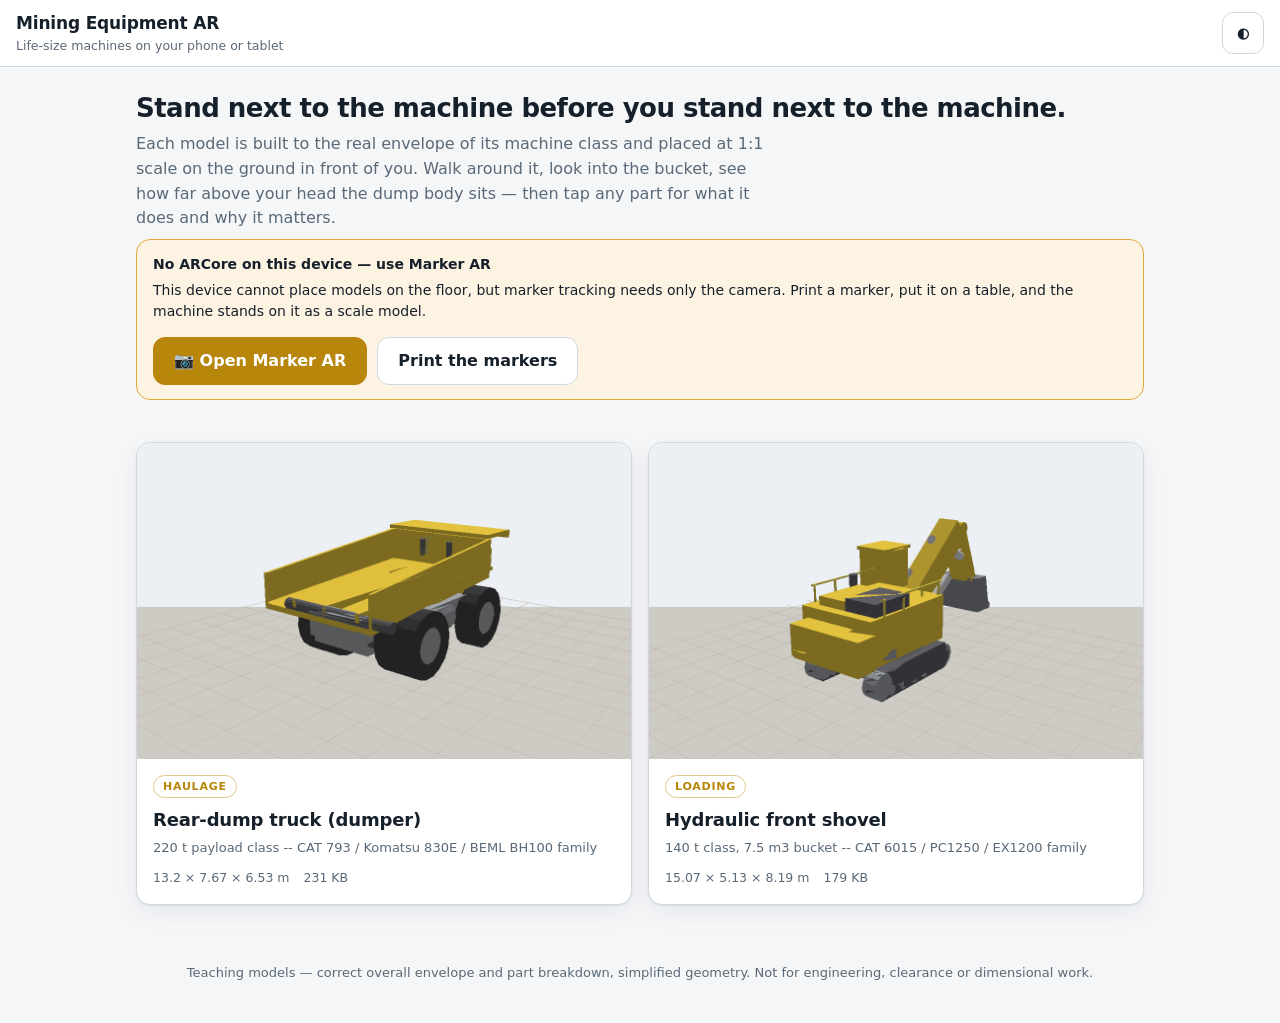
==== web/index.html @ bdae459c "Mining equipment AR: generated models, web viewer, marker AR Parametric glTF models of a 220 t rear-" ====
<!doctype html>
<html lang="en">
<head>
<meta charset="utf-8">
<meta name="viewport" content="width=device-width, initial-scale=1, viewport-fit=cover">
<title>Mining Equipment AR</title>
<meta name="description" content="Augmented-reality models of opencast mining equipment for Android phones and tablets.">
<meta name="theme-color" content="#f0b323">
<link rel="stylesheet" href="app.css">
</head>
<body>

<header class="topbar">
  <div class="grow">
    <h1>Mining Equipment AR</h1>
    <p class="sub">Life-size machines on your phone or tablet</p>
  </div>
  <button class="iconbtn" id="theme" title="Switch light / dark">◐</button>
</header>

<main class="wrap">
  <section class="hero">
    <h2>Stand next to the machine before you stand next to the machine.</h2>
    <p>
      Each model is built to the real envelope of its machine class and placed
      at 1:1 scale on the ground in front of you. Walk around it, look into the
      bucket, see how far above your head the dump body sits — then tap any
      part for what it does and why it matters.
    </p>
  </section>

  <!-- Above the machine cards on purpose: on a tablet this is the entry
       point that actually works, and below the grid nobody ever finds it. -->
  <div class="note" id="device-note">
    <strong>Checking what this device can do…</strong>
    One moment.
  </div>

  <div id="catalog" class="grid" aria-busy="true"></div>
</main>

<footer>
  Teaching models — correct overall envelope and part breakdown, simplified
  geometry. Not for engineering, clearance or dimensional work.
</footer>

<script>
(function () {
  "use strict";

  var saved = null;
  try { saved = localStorage.getItem("mining-ar-theme"); } catch (e) {}
  if (saved) document.documentElement.setAttribute("data-theme", saved);

  document.getElementById("theme").addEventListener("click", function () {
    var root = document.documentElement;
    var dark = window.matchMedia("(prefers-color-scheme: dark)").matches;
    var current = root.getAttribute("data-theme") || (dark ? "dark" : "light");
    var next = current === "dark" ? "light" : "dark";
    root.setAttribute("data-theme", next);
    try { localStorage.setItem("mining-ar-theme", next); } catch (e) {}
  });

  var grid = document.getElementById("catalog");

  function card(m) {
    var a = document.createElement("a");
    a.className = "card";
    a.href = "viewer.html?m=" + encodeURIComponent(m.id);
    a.innerHTML =
      '<img src="' + m.thumbnail + '" alt="' + m.name + '" loading="lazy">' +
      '<div class="body">' +
        '<span class="tag">' + m.category + "</span>" +
        "<h3>" + m.name + "</h3>" +
        '<p class="sub">' + m.subtitle + "</p>" +
        '<div class="meta">' +
          "<span>" + m.extents_m.length_z + " × " + m.extents_m.width_x +
            " × " + m.extents_m.height_y + " m</span>" +
          "<span>" + Math.round(m.bytes / 1024) + " KB</span>" +
        "</div>" +
      "</div>";
    return a;
  }

  // Tell the user which AR route their device can actually take, rather than
  // letting them discover it by tapping a button that does nothing. Plenty of
  // Android tablets -- the Redmi Pad 2 Pro among them -- have no ARCore, and
  // for those marker tracking is the working path.
  var note = document.getElementById("device-note");

  function describeDevice(hasWebXR) {
    var secure = window.isSecureContext;
    if (hasWebXR) {
      note.innerHTML =
        "<strong>This device supports full AR</strong>" +
        "Open any machine and tap <em>View at full size in AR</em> to stand it " +
        "on the floor at 1:1. You will want about 20 m² of clear ground.";
      return;
    }
    note.innerHTML =
      "<strong>No ARCore on this device — use Marker AR</strong>" +
      "This device cannot place models on the floor, but marker tracking " +
      "needs only the camera. Print a marker, put it on a table, and the " +
      "machine stands on it as a scale model." +
      '<div class="cta">' +
        '<a class="cta-main" href="marker.html">📷 Open Marker AR</a>' +
        '<a class="cta-alt" href="print-markers.html">Print the markers</a>' +
      "</div>" +
      (secure ? "" :
        "<p class=\"warn\">⚠ This page is on plain http and not on " +
        "localhost, so the camera is blocked. Connect the tablet by USB and " +
        "run <code>python usb_tablet.py</code>, or serve over https.</p>");
  }

  if (navigator.xr && navigator.xr.isSessionSupported) {
    navigator.xr.isSessionSupported("immersive-ar")
      .then(describeDevice)
      .catch(function () { describeDevice(false); });
  } else {
    describeDevice(false);
  }

  fetch("data/catalog.json", { cache: "no-cache" })
    .then(function (r) {
      if (!r.ok) throw new Error("HTTP " + r.status);
      return r.json();
    })
    .then(function (cat) {
      grid.removeAttribute("aria-busy");
      cat.machines.forEach(function (m) { grid.appendChild(card(m)); });
    })
    .catch(function (err) {
      grid.removeAttribute("aria-busy");
      grid.innerHTML =
        '<div class="note"><strong>Could not load the catalogue</strong>' +
        "Open this page through a web server rather than as a file — run " +
        "<code>python tools/serve.py</code> and use the address it prints. " +
        "(" + err.message + ")</div>";
    });
})();
</script>
</body>
</html>
---- web/app.css ----
/* Mining equipment AR -- shared styles.
   Mobile-first: the primary device is a phone or 10" tablet held one-handed,
   often outdoors, sometimes in gloves. Large touch targets, high contrast,
   and a light theme by default because screens are read in daylight. */

:root {
  --bg: #f4f6f8;
  --surface: #ffffff;
  --surface-2: #e9edf1;
  --line: #cfd8e0;
  --text: #16202a;
  --muted: #5a6977;
  --accent: #b8860b;
  --accent-ink: #ffffff;
  --warn-bg: #fdf3e3;
  --warn-line: #e0a93c;
  --radius: 14px;
  --shadow: 0 1px 2px rgba(16, 32, 48, .08), 0 8px 24px rgba(16, 32, 48, .06);
}

@media (prefers-color-scheme: dark) {
  :root:not([data-theme="light"]) {
    --bg: #0f1419;
    --surface: #171d25;
    --surface-2: #212a34;
    --line: #2e3a46;
    --text: #e6edf3;
    --muted: #94a3b1;
    --accent: #f0b323;
    --accent-ink: #1a1203;
    --warn-bg: #2a2214;
    --warn-line: #8a6a1d;
    --shadow: 0 1px 2px rgba(0, 0, 0, .4), 0 8px 24px rgba(0, 0, 0, .3);
  }
}

:root[data-theme="dark"] {
  --bg: #0f1419;
  --surface: #171d25;
  --surface-2: #212a34;
  --line: #2e3a46;
  --text: #e6edf3;
  --muted: #94a3b1;
  --accent: #f0b323;
  --accent-ink: #1a1203;
  --warn-bg: #2a2214;
  --warn-line: #8a6a1d;
  --shadow: 0 1px 2px rgba(0, 0, 0, .4), 0 8px 24px rgba(0, 0, 0, .3);
}

* { box-sizing: border-box; }

html { -webkit-text-size-adjust: 100%; }

body {
  margin: 0;
  background: var(--bg);
  color: var(--text);
  font: 16px/1.55 system-ui, -apple-system, "Segoe UI", Roboto, sans-serif;
  overscroll-behavior-y: contain;
}

a { color: inherit; }

.wrap { max-width: 1040px; margin: 0 auto; padding: 0 16px; }

/* ---------------------------------------------------------------- header */

.topbar {
  position: sticky; top: 0; z-index: 20;
  display: flex; align-items: center; gap: 12px;
  padding: 10px 16px;
  background: color-mix(in srgb, var(--surface) 92%, transparent);
  backdrop-filter: blur(8px);
  border-bottom: 1px solid var(--line);
}

.topbar h1 { font-size: 17px; margin: 0; font-weight: 650; letter-spacing: -.01em; }
.topbar .sub { font-size: 12.5px; color: var(--muted); margin: 0; }
.topbar .grow { flex: 1; min-width: 0; }
.topbar .trunc { overflow: hidden; text-overflow: ellipsis; white-space: nowrap; }

.iconbtn {
  display: inline-flex; align-items: center; justify-content: center;
  min-width: 42px; height: 42px; padding: 0 12px;
  border: 1px solid var(--line); border-radius: 11px;
  background: var(--surface); color: var(--text);
  font-size: 14px; font-weight: 600; text-decoration: none;
  cursor: pointer;
}
.iconbtn:active { background: var(--surface-2); }

/* ---------------------------------------------------------------- catalog */

.hero { padding: 26px 0 8px; }
.hero h2 { font-size: 26px; line-height: 1.2; margin: 0 0 8px; letter-spacing: -.02em; }
.hero p { margin: 0; color: var(--muted); max-width: 62ch; }

.grid {
  display: grid; gap: 16px; padding: 18px 0 32px;
  grid-template-columns: repeat(auto-fit, minmax(290px, 1fr));
}

.card {
  display: block; text-decoration: none;
  background: var(--surface); border: 1px solid var(--line);
  border-radius: var(--radius); overflow: hidden; box-shadow: var(--shadow);
}
.card:active { transform: translateY(1px); }
.card img { display: block; width: 100%; aspect-ratio: 25 / 16; object-fit: cover; background: var(--surface-2); }
.card .body { padding: 14px 16px 16px; }
.card .tag {
  display: inline-block; font-size: 11px; font-weight: 700; letter-spacing: .07em;
  text-transform: uppercase; color: var(--accent);
  border: 1px solid color-mix(in srgb, var(--accent) 45%, transparent);
  border-radius: 999px; padding: 2px 9px; margin-bottom: 8px;
}
.card h3 { margin: 0 0 4px; font-size: 18px; letter-spacing: -.01em; }
.card .sub { margin: 0 0 10px; font-size: 13px; color: var(--muted); }
.card .meta { font-size: 12.5px; color: var(--muted); display: flex; gap: 14px; flex-wrap: wrap; }

.note {
  background: var(--warn-bg); border: 1px solid var(--warn-line);
  border-radius: var(--radius); padding: 14px 16px; margin: 0 0 24px;
  font-size: 14px;
}
.note strong { display: block; margin-bottom: 4px; }

/* ---------------------------------------------------------------- viewer */

model-viewer {
  display: block; width: 100%; height: 56vh; min-height: 320px;
  background: linear-gradient(180deg, var(--surface-2), var(--surface));
  --poster-color: transparent;
}

@media (min-width: 760px) { model-viewer { height: 60vh; } }

#ar-btn {
  position: absolute; left: 50%; transform: translateX(-50%); bottom: 16px;
  display: inline-flex; align-items: center; gap: 8px;
  padding: 13px 22px; border: none; border-radius: 999px;
  background: var(--accent); color: var(--accent-ink);
  font-size: 15.5px; font-weight: 700; cursor: pointer;
  box-shadow: 0 4px 18px rgba(0, 0, 0, .28);
}

.hotspot {
  width: 26px; height: 26px; border-radius: 50%;
  border: 2.5px solid #fff; background: var(--accent);
  box-shadow: 0 0 0 1.5px rgba(0, 0, 0, .35);
  cursor: pointer; padding: 0;
  --min-hotspot-opacity: 0.25;
}
.hotspot[data-selected="true"] { background: #fff; border-color: var(--accent); }
/* Captions only on the selected marker -- twenty labels at once is noise,
   especially on a phone held at arm's length in AR. */
.hotspot .caption {
  display: none;
  position: absolute; left: 34px; top: 50%; transform: translateY(-50%);
  white-space: nowrap; font-size: 12.5px; font-weight: 650;
  background: var(--surface); color: var(--text);
  border: 1px solid var(--line); border-radius: 8px;
  padding: 4px 9px; box-shadow: var(--shadow); pointer-events: none;
}
.hotspot[data-selected="true"] .caption { display: block; }

/* model-viewer adds data-visible only while the marker faces the camera
   (we opt in to that attribute in viewer.js). */
.hotspot:not([data-visible]) { display: none; }

.toolbar {
  display: flex; gap: 8px; overflow-x: auto; padding: 12px 16px;
  border-bottom: 1px solid var(--line); background: var(--surface);
  -webkit-overflow-scrolling: touch; scrollbar-width: none;
}
.toolbar::-webkit-scrollbar { display: none; }

.chip {
  flex: 0 0 auto; display: inline-flex; align-items: center; gap: 7px;
  padding: 9px 14px; border-radius: 999px;
  border: 1px solid var(--line); background: var(--bg); color: var(--text);
  font-size: 13.5px; font-weight: 600; cursor: pointer;
}
.chip[aria-pressed="true"] {
  background: var(--accent); color: var(--accent-ink);
  border-color: var(--accent);
}

.tabs {
  display: flex; gap: 2px; padding: 0 10px;
  border-bottom: 1px solid var(--line); background: var(--surface);
  position: sticky; top: 61px; z-index: 10;
}
.tab {
  flex: 1; padding: 13px 6px; border: none; background: none; cursor: pointer;
  color: var(--muted); font-size: 14.5px; font-weight: 650;
  border-bottom: 2.5px solid transparent;
}
.tab[aria-selected="true"] { color: var(--text); border-bottom-color: var(--accent); }

.panel { padding: 16px; }

.partlist { display: grid; gap: 8px; }
.part {
  display: grid; grid-template-columns: 1fr auto; align-items: center; gap: 10px;
  width: 100%; text-align: left; cursor: pointer;
  padding: 13px 14px; border: 1px solid var(--line); border-radius: 12px;
  background: var(--surface); color: var(--text); font: inherit;
}
.part[aria-expanded="true"] { border-color: var(--accent); background: var(--surface); }
.part .name { font-weight: 650; font-size: 15px; }
.part .arrow { color: var(--muted); font-size: 13px; }
.part .note {
  grid-column: 1 / -1; margin: 6px 0 0; padding: 0; border: 0; background: none;
  font-size: 14px; color: var(--muted); line-height: 1.5;
}

table.specs { width: 100%; border-collapse: collapse; font-size: 14.5px; }
table.specs th, table.specs td {
  text-align: left; padding: 11px 4px; border-bottom: 1px solid var(--line);
  vertical-align: top;
}
table.specs th { font-weight: 600; color: var(--muted); width: 46%; }

ul.safety { margin: 0; padding-left: 20px; }
ul.safety li { margin-bottom: 11px; font-size: 14.5px; }

.summary { margin: 0 0 18px; font-size: 15px; color: var(--muted); max-width: 70ch; }

.hint {
  margin-top: 18px; padding: 13px 15px; border-radius: 12px;
  background: var(--surface-2); font-size: 13.5px; color: var(--muted);
}
.hint strong { color: var(--text); }

.stage { position: relative; background: var(--surface); }

footer {
  padding: 26px 16px 40px; color: var(--muted); font-size: 13px;
  text-align: center;
}

/* Call-to-action inside the capability note. The Marker AR entry point has to
   be unmissable on a tablet -- it is the only route that works there. */
.note .cta {
  display: flex; flex-wrap: wrap; gap: 10px; margin-top: 14px;
}
.note .cta-main, .note .cta-alt {
  display: inline-flex; align-items: center; justify-content: center;
  min-height: 48px; padding: 0 20px; border-radius: 12px;
  font-size: 16px; font-weight: 700; text-decoration: none;
}
.note .cta-main { background: var(--accent); color: var(--accent-ink);
                  border: 1px solid var(--accent); }
.note .cta-alt  { background: var(--surface); color: var(--text);
                  border: 1px solid var(--line); }
.note .cta-main:active, .note .cta-alt:active { transform: translateY(1px); }
.note .warn { margin: 12px 0 0; font-size: 13.5px; }
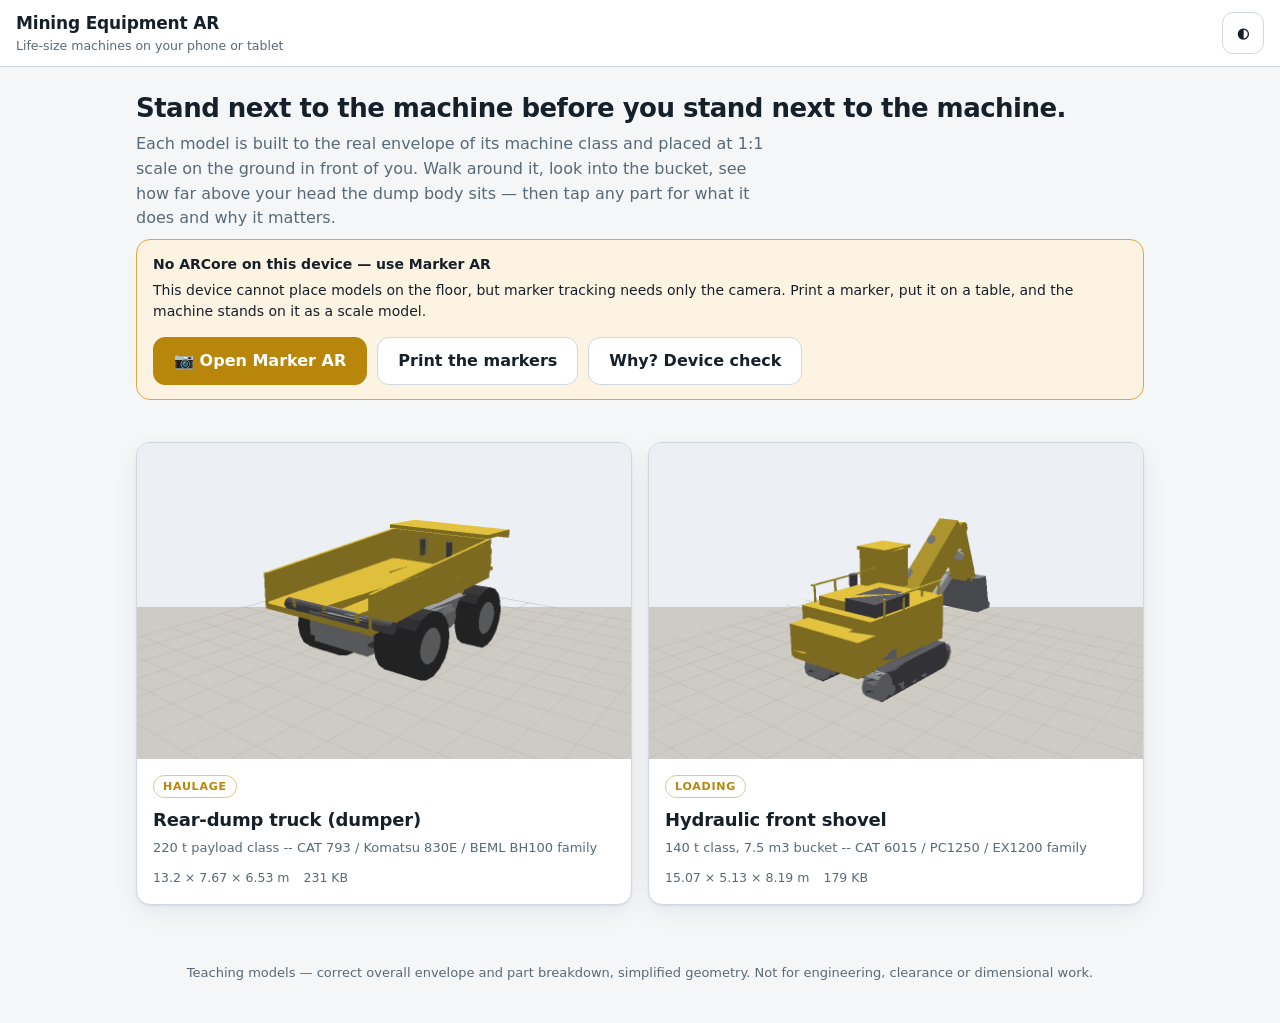
==== commit da91e5fd: "Add a device capability check page Searching the Play Store for 'Google Play Services for AR' gives " ====
--- a/web/index.html
+++ b/web/index.html
@@ -94,7 +94,10 @@
       note.innerHTML =
         "<strong>This device supports full AR</strong>" +
         "Open any machine and tap <em>View at full size in AR</em> to stand it " +
-        "on the floor at 1:1. You will want about 20 m² of clear ground.";
+        "on the floor at 1:1. You will want about 20 m² of clear ground." +
+        '<div class="cta">' +
+          '<a class="cta-alt" href="check.html">Device check</a>' +
+        "</div>";
       return;
     }
     note.innerHTML =
@@ -105,6 +108,7 @@
       '<div class="cta">' +
         '<a class="cta-main" href="marker.html">📷 Open Marker AR</a>' +
         '<a class="cta-alt" href="print-markers.html">Print the markers</a>' +
+        '<a class="cta-alt" href="check.html">Why? Device check</a>' +
       "</div>" +
       (secure ? "" :
         "<p class=\"warn\">⚠ This page is on plain http and not on " +
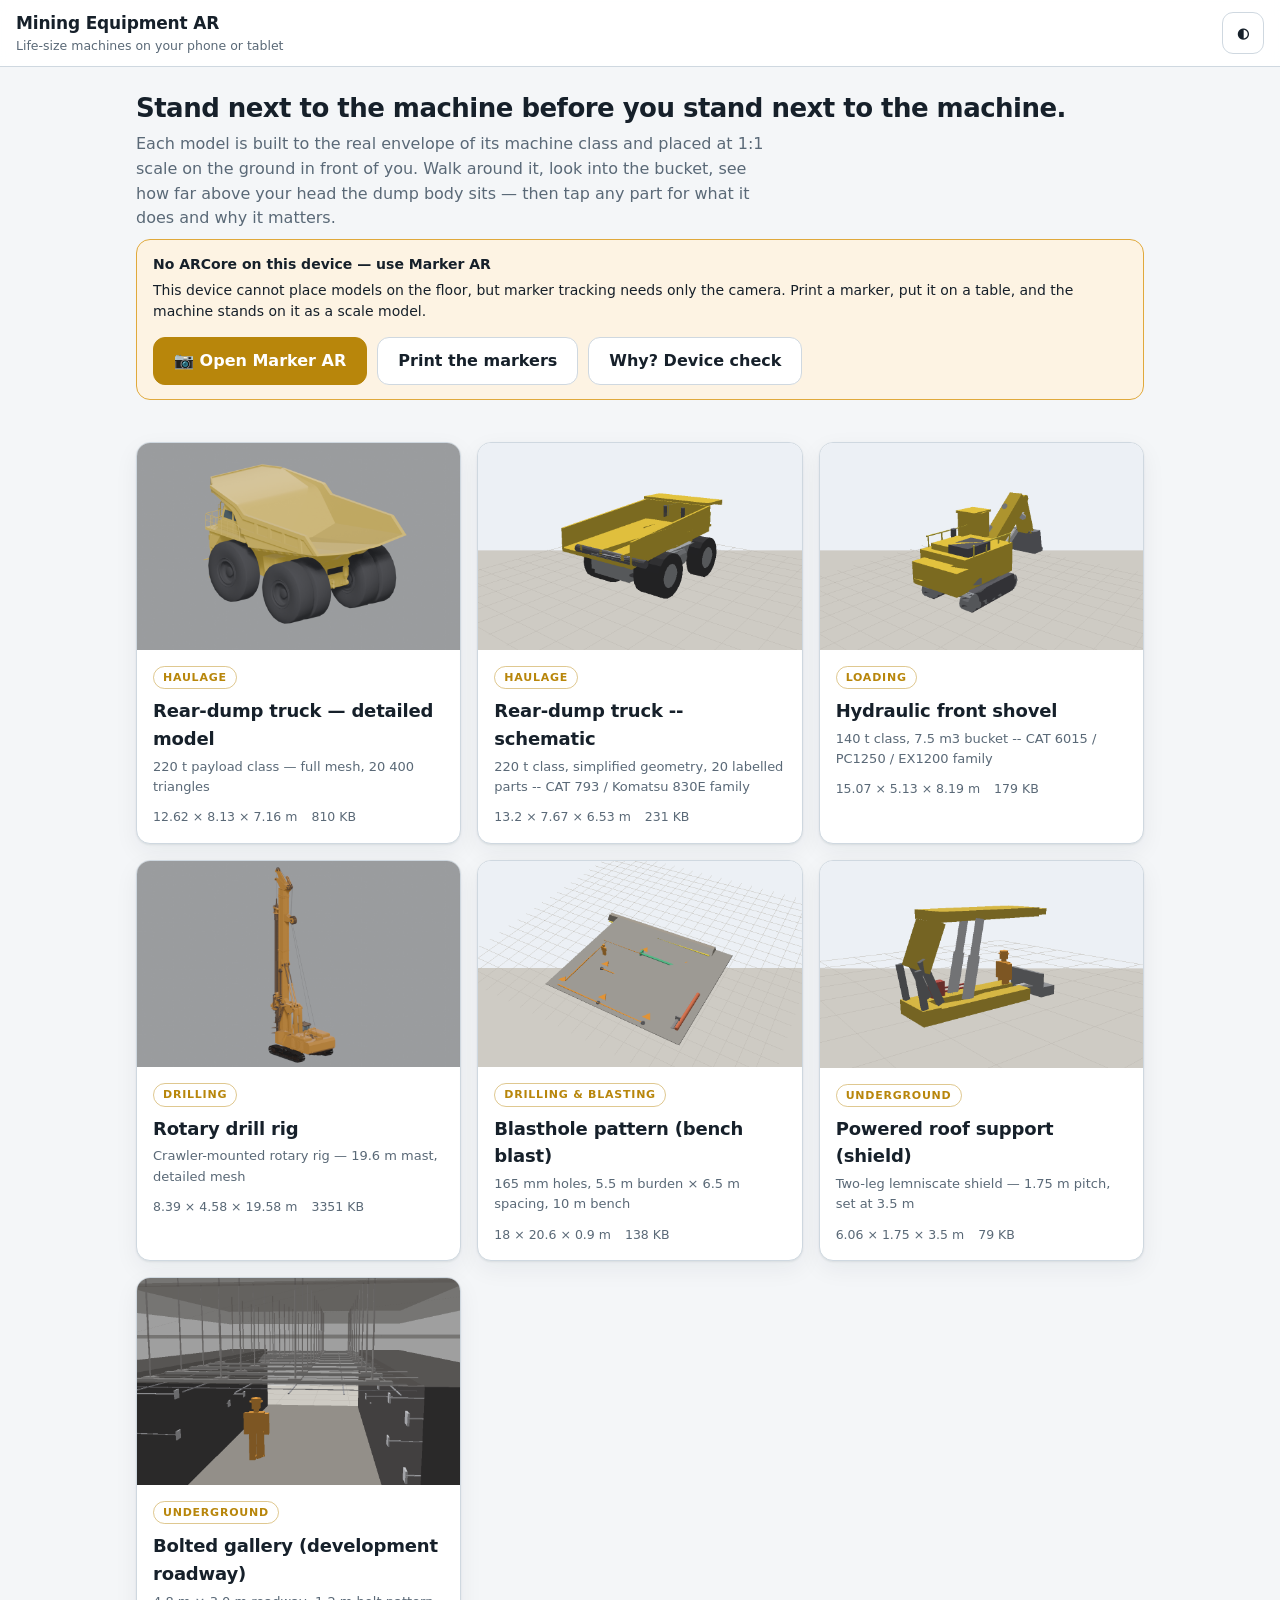
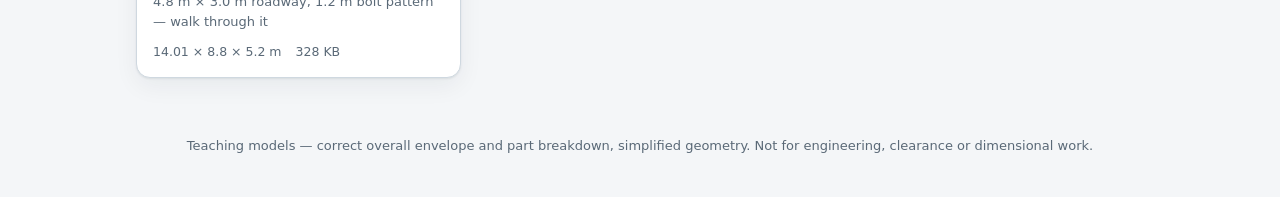
==== commit 472bccaa: "Add three models that are not machines: blast pattern, shield, gallery All three are drawn parametri" ====
--- a/web/index.html
+++ b/web/index.html
@@ -83,9 +83,10 @@
   }
 
   // Tell the user which AR route their device can actually take, rather than
-  // letting them discover it by tapping a button that does nothing. Plenty of
-  // Android tablets -- the Redmi Pad 2 Pro among them -- have no ARCore, and
-  // for those marker tracking is the working path.
+  // letting them discover it by tapping a button that does nothing. Ask the
+  // browser, never the user agent and never a Play Store search: the Redmi
+  // Pad 2 Pro runs full AR but shows no "Google Play Services for AR" in the
+  // store, because the component is preinstalled and hidden from search.
   var note = document.getElementById("device-note");
 
   function describeDevice(hasWebXR) {
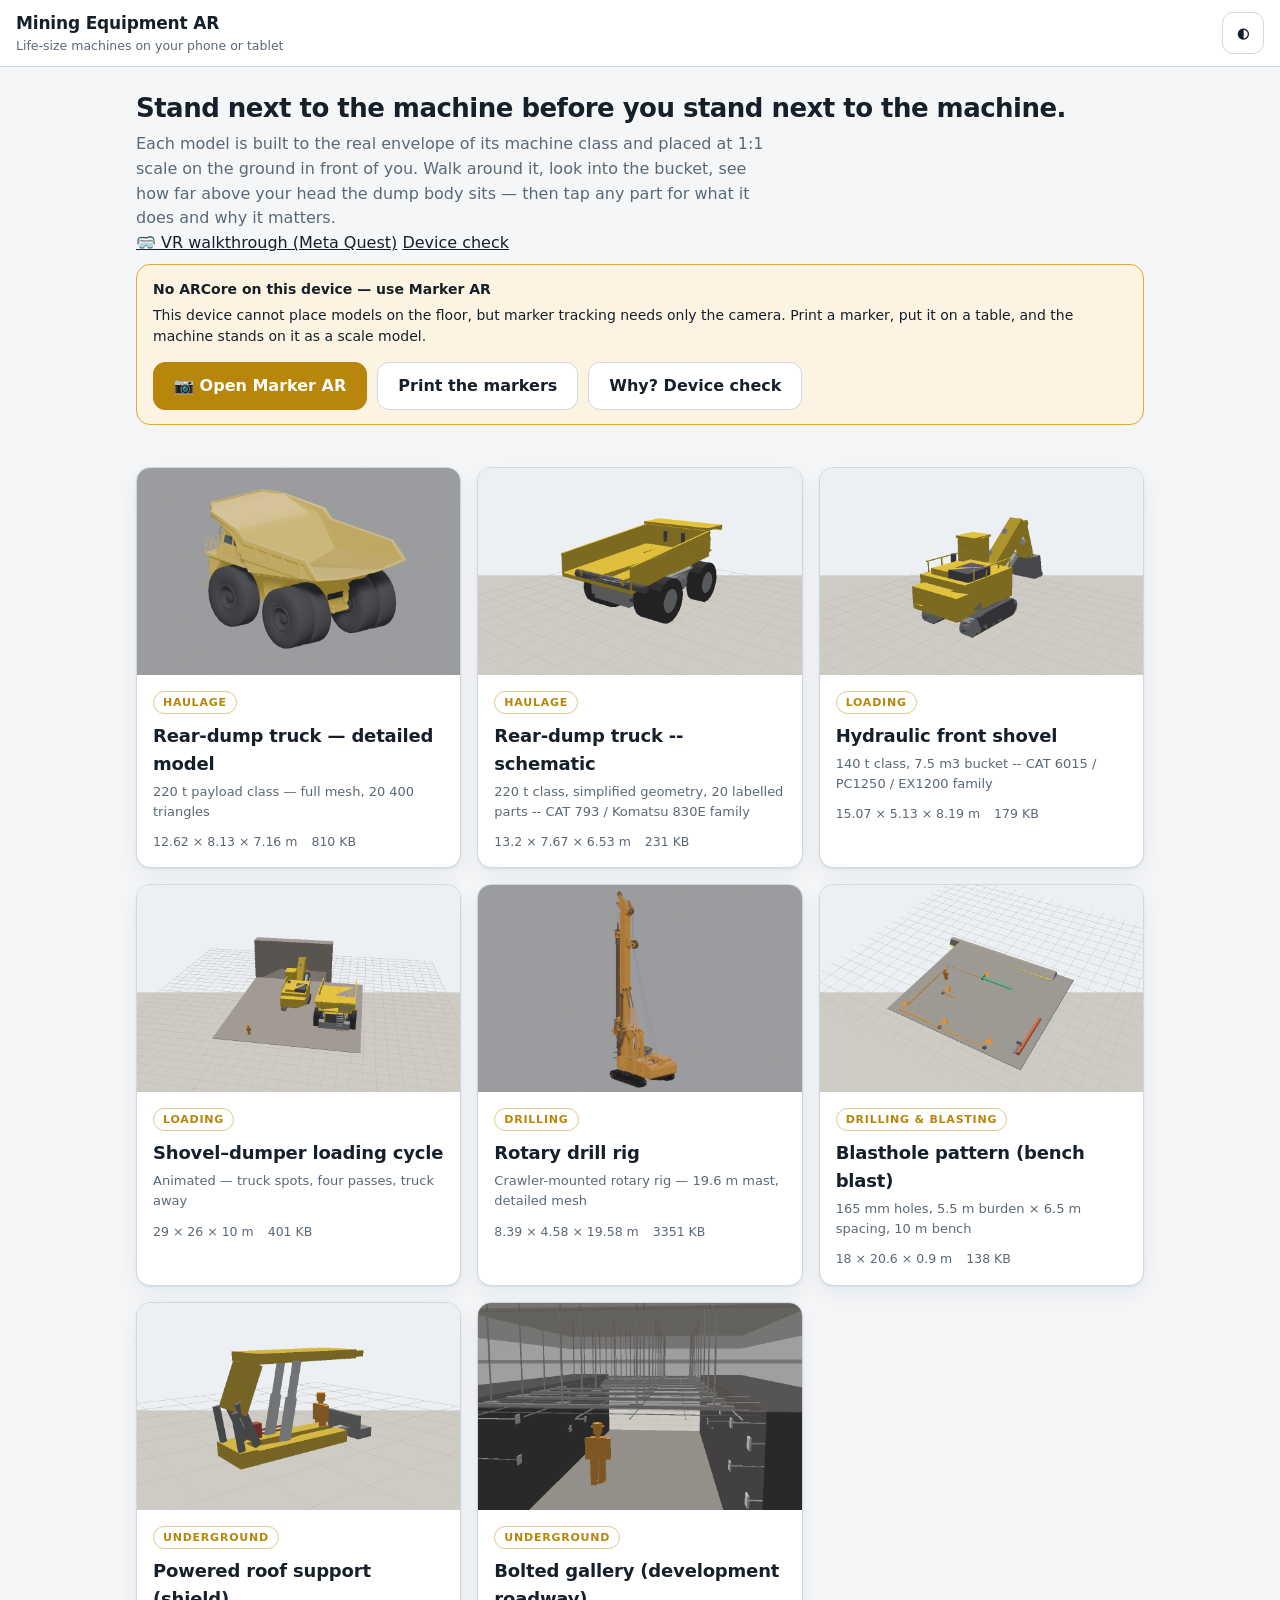
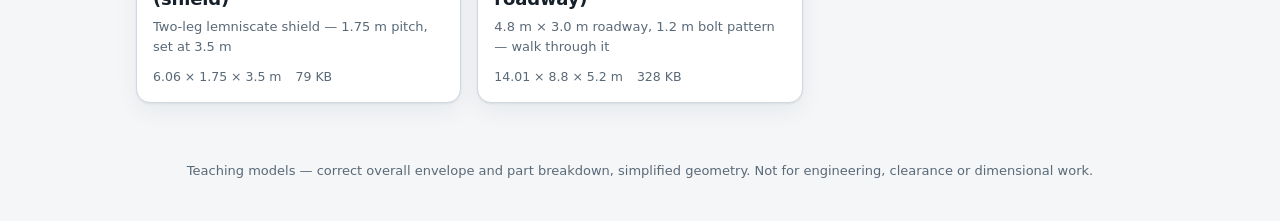
==== commit 560dd291: "Add a WebXR VR walkthrough for the Quest model-viewer only ever requests an immersive-ar session -- " ====
--- a/web/index.html
+++ b/web/index.html
@@ -27,6 +27,10 @@
       bucket, see how far above your head the dump body sits — then tap any
       part for what it does and why it matters.
     </p>
+    <div class="cta">
+      <a class="cta-alt" href="vr.html">🥽 VR walkthrough (Meta Quest)</a>
+      <a class="cta-alt" href="check.html">Device check</a>
+    </div>
   </section>
 
   <!-- Above the machine cards on purpose: on a tablet this is the entry
